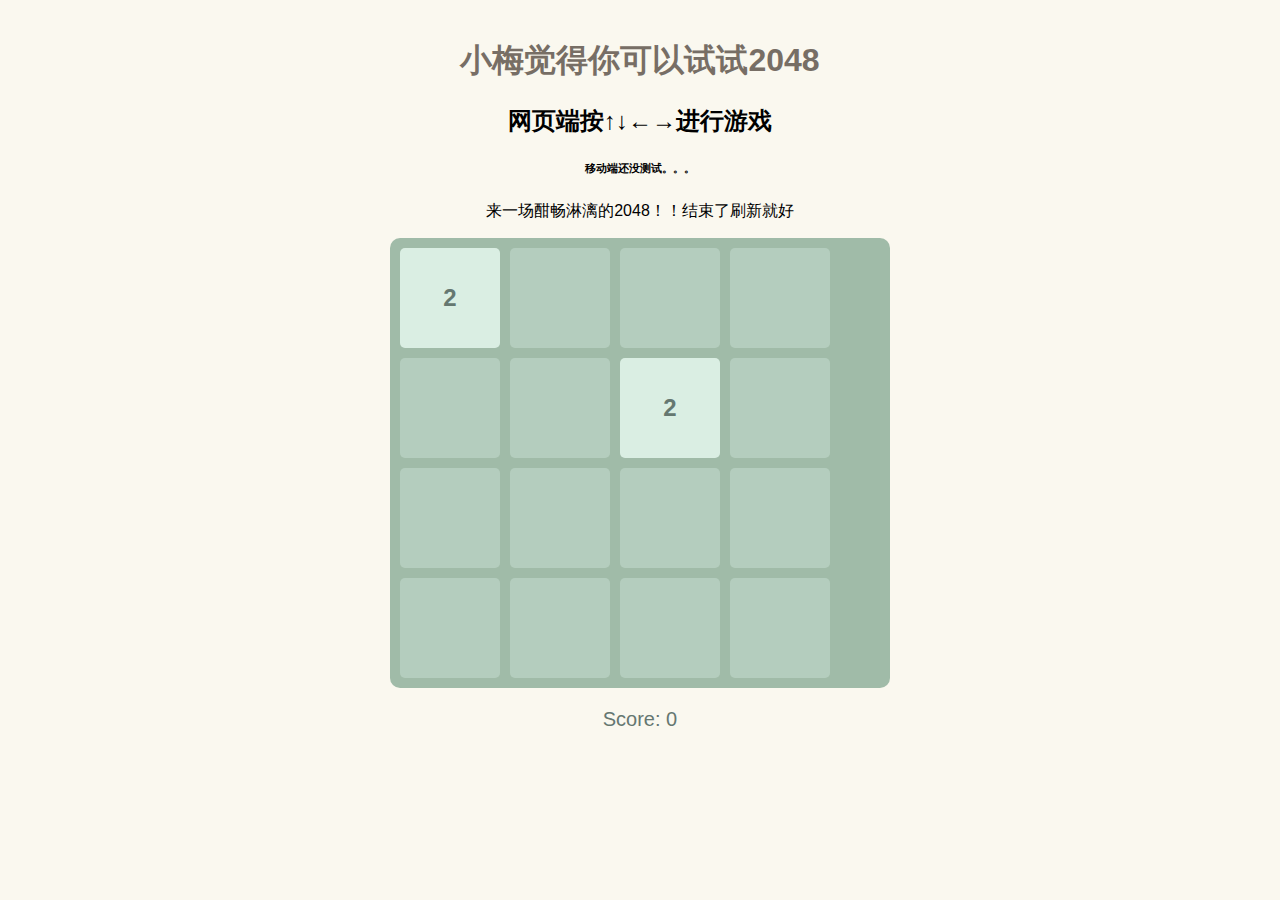
==== index.html @ 915f0453 "Add files via upload" ====
<!DOCTYPE html>
<html lang="zh">
<head>
  <meta charset="UTF-8">
  <meta name="viewport" content="width=device-width, initial-scale=1.0">
  <title>2048</title>
  <link rel="stylesheet" href="styles.css">
</head>
<body>
    <br />
  <div class="container">
      <h1>小梅觉得你可以试试2048</h1>
    <h2>网页端按↑↓←→进行游戏</h2 >
    <h6>移动端还没测试。。。</h6>
    <p>来一场酣畅淋漓的2048！！结束了刷新就好</p>
    <div id="game-board"></div>
    <p id="score">Score: 0</p >
  </div>
  <script src="script.js"></script>
</body>
</html>
---- styles.css ----
body {
  font-family: Arial, sans-serif;
  text-align: center;
  margin: 0;
  padding: 0;
  background-color: #faf8ef;
}

.container {
  max-width: 500px;
  margin: 20px auto;
}

h1 {
  color: #776e65;
}

#game-board {
  display: grid;
  grid-template-columns: repeat(4, 100px);
  grid-template-rows: repeat(4, 100px);
  gap: 10px;
  background-color: #a0bba8;
  padding: 10px;
  border-radius: 10px;
}

.tile {
  width: 100px;
  height: 100px;
  display: flex;
  align-items: center;
  justify-content: center;
  font-size: 24px;
  font-weight: bold;
  border-radius: 5px;
  color: #657770;
  background-color: #b4cdbe;
}

.tile[data-value="2"] {
  background-color: #daeee3;
}

.tile[data-value="4"] {
  background-color: #c8eddf;
}

.tile[data-value="8"] {
  background-color: #8dcaa8;
  color: #f9f6f2;
}

.tile[data-value="16"] {
  background-color: #77b9a4;
  color: #f9f6f2;
}

.tile[data-value="32"] {
  background-color: #8fb6a8;
  color: #f9f6f2;
}

.tile[data-value="64"] {
  background-color: #6fa893;
  color: #f9f6f2;
}

.tile[data-value="128"] {
  background-color: #55aea1;
  color: #f9f6f2;
}

.tile[data-value="256"] {
  background-color: #54c7cb;
  color: #f9f6f2;
}

.tile[data-value="512"] {
  background-color: #6ba5b3;
  color: #f9f6f2;
}

.tile[data-value="1024"] {
  background-color: #37a49b;
  color: #f9f6f2;
}

.tile[data-value="2048"] {
  background-color: #6b989f;
  color: #f9f6f2;
}

#score {
  margin-top: 20px;
  font-size: 20px;
  color: #657771;
}
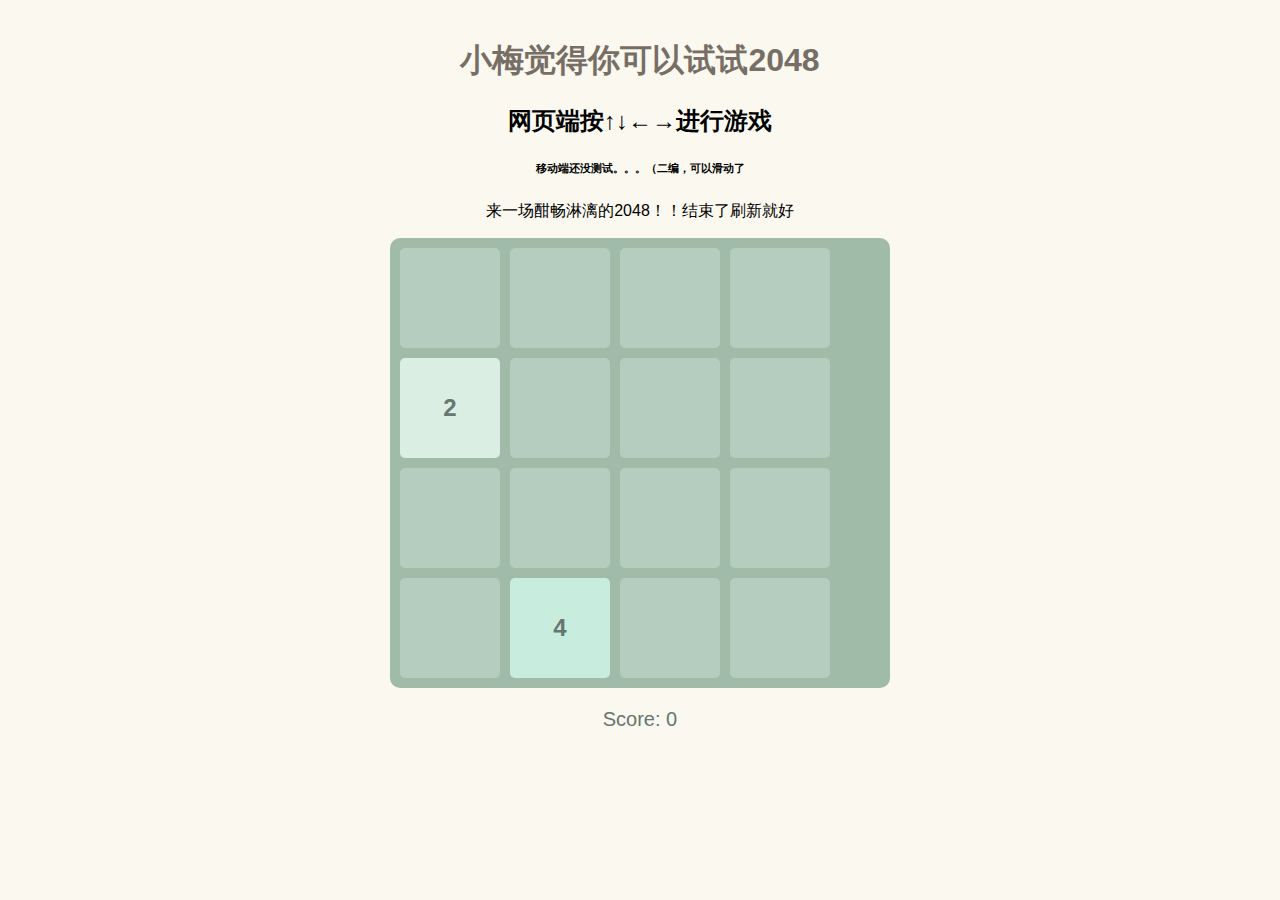
==== commit 009419db: "滑" ====
--- a/index.html
+++ b/index.html
@@ -11,7 +11,7 @@
   <div class="container">
       <h1>小梅觉得你可以试试2048</h1>
     <h2>网页端按↑↓←→进行游戏</h2 >
-    <h6>移动端还没测试。。。</h6>
+    <h6>移动端还没测试。。。（二编，可以滑动了</h6>
     <p>来一场酣畅淋漓的2048！！结束了刷新就好</p>
     <div id="game-board"></div>
     <p id="score">Score: 0</p >
